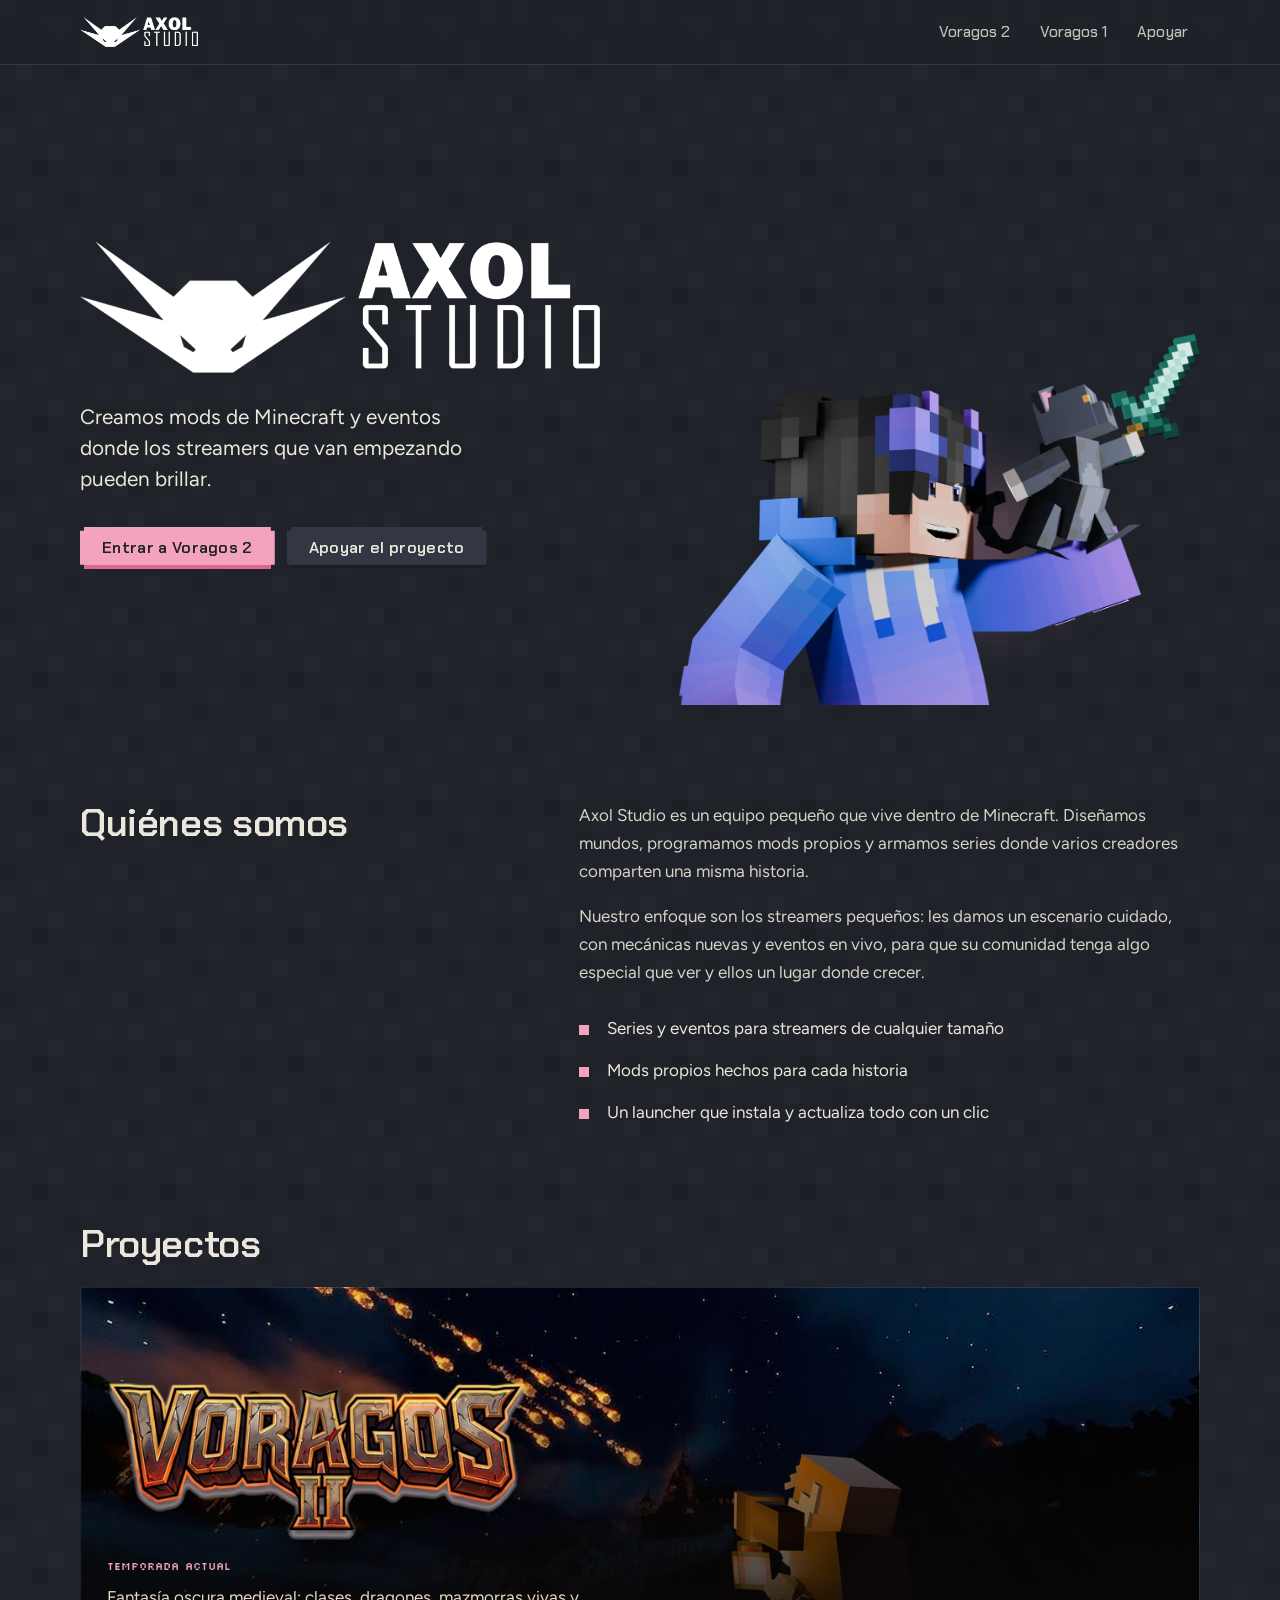
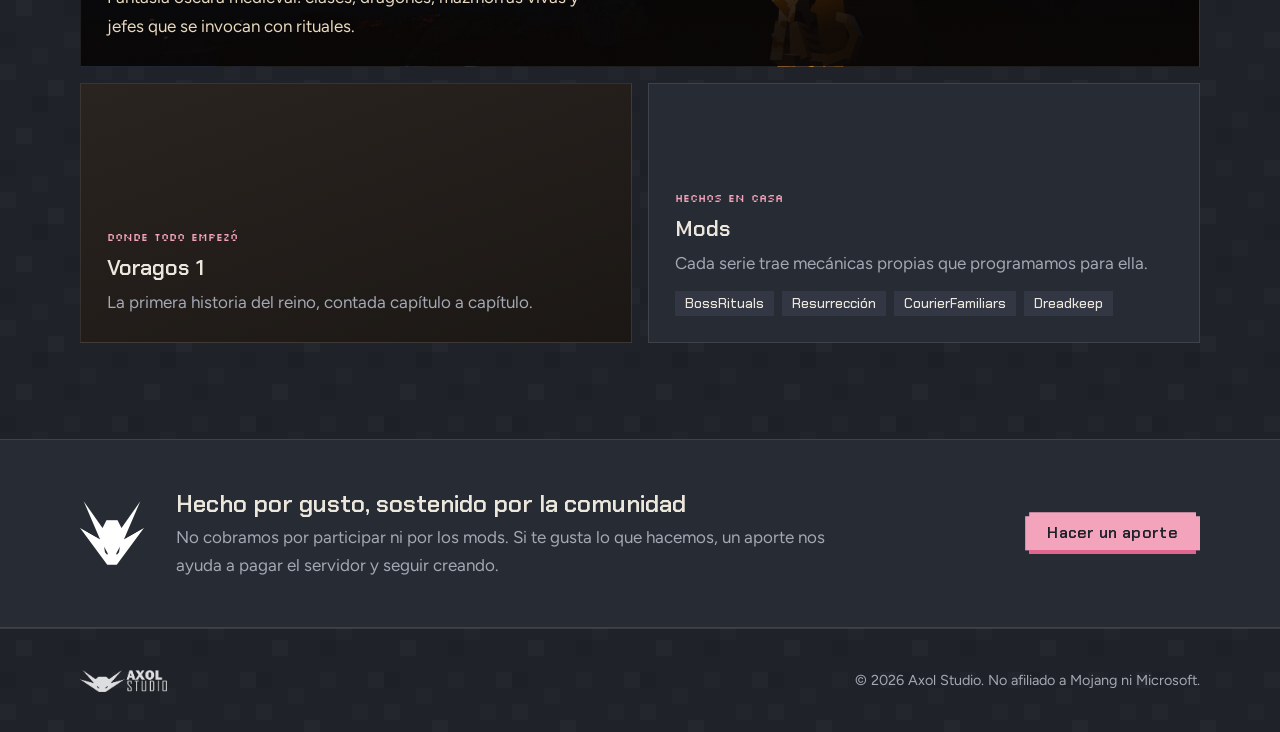
==== index.html @ 3e26de4c "Add files via upload" ====
<!doctype html>
<html lang="es">
<head>
  <meta charset="utf-8">
  <meta name="viewport" content="width=device-width, initial-scale=1">
  <title>Axol Studio</title>
  <meta name="description" content="Axol Studio crea mods de Minecraft y organiza eventos para streamers que van empezando.">
  <link rel="icon" href="img/favicon.png">
  <meta property="og:title" content="Axol Studio">
  <meta property="og:description" content="Mods de Minecraft y eventos para streamers que van empezando.">
  <meta property="og:image" content="img/render-grupo.webp">
  <link rel="preconnect" href="https://fonts.googleapis.com">
  <link rel="preconnect" href="https://fonts.gstatic.com" crossorigin>
  <link href="https://fonts.googleapis.com/css2?family=Chakra+Petch:wght@500;600&family=Figtree:wght@400;500;600&family=Silkscreen&display=swap" rel="stylesheet">
  <link rel="stylesheet" href="css/axol.css">
</head>
<body>
  <header class="nav">
    <div class="wrap">
      <a class="nav-logo" href="./" aria-label="Axol Studio, inicio"><img src="img/axol-logo.png" alt="Axol Studio" width="900" height="228"></a>
      <nav class="nav-links" aria-label="Principal">
        <a href="voragos2.html">Voragos 2</a>
        <a href="voragos1.html">Voragos 1</a>
        <a href="donar.html">Apoyar</a>
      </nav>
    </div>
  </header>

  <main>
    <section class="hero">
      <div class="wrap">
        <div>
          <h1><img src="img/axol-logo.png" alt="Axol Studio" width="900" height="228"></h1>
          <p class="hero-lead">Creamos mods de Minecraft y eventos donde los streamers que van empezando pueden brillar.</p>
          <div class="hero-actions">
            <a class="btn" href="voragos2.html">Entrar a Voragos 2</a>
            <a class="btn ghost" href="donar.html">Apoyar el proyecto</a>
          </div>
        </div>
        <div class="hero-art">
          <img src="img/render-solo.webp" alt="Personaje de Minecraft con sudadera azul sosteniendo a su gato y una espada de diamante" width="1200" height="855">
        </div>
      </div>
    </section>

    <aside class="live" id="live" hidden aria-label="Streamers en vivo">
      <div class="wrap">
        <span class="live-title"><span class="live-dot"></span>En vivo ahora</span>
        <div class="live-list" id="liveList"></div>
      </div>
    </aside>

    <section class="block" id="nosotros">
      <div class="wrap about">
        <h2>Quiénes somos</h2>
        <div>
          <p>Axol Studio es un equipo pequeño que vive dentro de Minecraft. Diseñamos mundos, programamos mods propios y armamos series donde varios creadores comparten una misma historia.</p>
          <p>Nuestro enfoque son los streamers pequeños: les damos un escenario cuidado, con mecánicas nuevas y eventos en vivo, para que su comunidad tenga algo especial que ver y ellos un lugar donde crecer.</p>
          <ul class="about-points">
            <li>Series y eventos para streamers de cualquier tamaño</li>
            <li>Mods propios hechos para cada historia</li>
            <li>Un launcher que instala y actualiza todo con un clic</li>
          </ul>
        </div>
      </div>
    </section>

    <section class="block" id="proyectos" style="padding-top:0">
      <div class="wrap">
        <h2>Proyectos</h2>
        <div class="projects">
          <a class="project v2" href="voragos2.html">
            <img src="img/voragos-logo.webp" alt="Voragos II" width="1000" height="380">
            <span class="tag">Temporada actual</span>
            <p>Fantasía oscura medieval: clases, dragones, mazmorras vivas y jefes que se invocan con rituales.</p>
          </a>
          <a class="project v1" href="voragos1.html">
            <span class="tag">Donde todo empezó</span>
            <h3>Voragos 1</h3>
            <p>La primera historia del reino, contada capítulo a capítulo.</p>
          </a>
          <div class="project mods">
            <span class="tag">Hechos en casa</span>
            <h3>Mods</h3>
            <p>Cada serie trae mecánicas propias que programamos para ella.</p>
            <div class="mod-list"><span>BossRituals</span><span>Resurrección</span><span>CourierFamiliars</span><span>Dreadkeep</span></div>
          </div>
        </div>
      </div>
    </section>

    <section class="support">
      <div class="wrap">
        <img src="img/axol-icon.png" alt="" width="256" height="256">
        <div>
          <h2>Hecho por gusto, sostenido por la comunidad</h2>
          <p>No cobramos por participar ni por los mods. Si te gusta lo que hacemos, un aporte nos ayuda a pagar el servidor y seguir creando.</p>
        </div>
        <a class="btn" href="donar.html">Hacer un aporte</a>
      </div>
    </section>
  </main>

  <footer>
    <div class="wrap">
      <img src="img/axol-logo.png" alt="Axol Studio" width="900" height="228">
      <div class="socials" id="socials"></div>
      <span>© <span id="year"></span> Axol Studio. No afiliado a Mojang ni Microsoft.</span>
    </div>
  </footer>

  <script src="js/common.js"></script>
  <script>
  (async () => {
    const A = window.Axol
    document.getElementById('year').textContent = new Date().getFullYear()

    const streamers = await A.load('streamers', [])
    const live = streamers.filter(A.isLive)
    if (live.length) {
      document.getElementById('liveList').innerHTML = live.map(s => {
        const url = A.liveUrl(s) || '#'
        return `<a class="live-chip" href="${A.esc(url)}" target="_blank" rel="noopener">
          <img src="${A.esc(A.skinFace(s, 56))}" alt="" width="28" height="28">
          <span>${A.esc(s.nombre)}</span>${A.icon(s.envivo.plataforma)}</a>`
      }).join('')
      document.getElementById('live').hidden = false
    }

    const sitio = await A.load('sitio', {})
    const redes = Object.assign({}, sitio.redes || {}, sitio.discord ? { discord: sitio.discord } : {})
    document.getElementById('socials').innerHTML = Object.entries(redes).filter(([, u]) => u)
      .map(([k, u]) => `<a href="${A.esc(u)}" target="_blank" rel="noopener" aria-label="${A.platform(k).name}">${A.icon(k)}</a>`).join('')
  })()
  </script>
</body>
</html>
---- css/axol.css ----
/* ==========================================================================
   AXOL STUDIO — estilo principal (inicio y donaciones)
   Pizarra profunda (deepslate), hueso y rosa ajolote.
   ========================================================================== */
:root {
  --slate: #1f2229;
  --slate-2: #272b33;
  --slate-3: #323743;
  --bone: #ece7dc;
  --muted: #a3a8b3;
  --axolotl: #f4a3bd;
  --gill: #e0668f;
  --line: rgba(236, 231, 220, 0.12);
  --display: 'Chakra Petch', system-ui, sans-serif;
  --body: 'Figtree', system-ui, sans-serif;
  --pixel: 'Silkscreen', monospace;
  --wrap: 1120px;
}

* { box-sizing: border-box; }
html { scroll-behavior: smooth; }
body {
  margin: 0;
  background-color: var(--slate);
  /* textura de bloque de pizarra, casi invisible */
  background-image: url("data:image/svg+xml,%3Csvg xmlns='http://www.w3.org/2000/svg' width='64' height='64' shape-rendering='crispEdges'%3E%3Cg fill='%23ffffff'%3E%3Crect x='0' y='0' width='8' height='8' opacity='.018'/%3E%3Crect x='24' y='8' width='8' height='8' opacity='.025'/%3E%3Crect x='48' y='0' width='8' height='8' opacity='.015'/%3E%3Crect x='8' y='32' width='8' height='8' opacity='.022'/%3E%3Crect x='40' y='24' width='8' height='8' opacity='.012'/%3E%3Crect x='56' y='48' width='8' height='8' opacity='.02'/%3E%3Crect x='16' y='56' width='8' height='8' opacity='.016'/%3E%3Crect x='32' y='48' width='8' height='8' opacity='.01'/%3E%3C/g%3E%3Cg fill='%23000000'%3E%3Crect x='16' y='16' width='8' height='8' opacity='.08'/%3E%3Crect x='56' y='16' width='8' height='8' opacity='.06'/%3E%3Crect x='32' y='32' width='8' height='8' opacity='.07'/%3E%3Crect x='0' y='48' width='8' height='8' opacity='.05'/%3E%3C/g%3E%3C/svg%3E");
  background-size: 128px 128px;
  color: var(--bone);
  font: 400 1.0625rem/1.65 var(--body);
  -webkit-font-smoothing: antialiased;
}
img { max-width: 100%; height: auto; display: block; }
a { color: var(--axolotl); }
:focus-visible { outline: 2px solid var(--axolotl); outline-offset: 3px; }

.wrap { width: min(var(--wrap), 100% - 32px); margin-inline: auto; }

/* --- Botones con esquinas "pixel" ----------------------------------------- */
.btn {
  --notch: 4px;
  display: inline-flex; align-items: center; gap: 10px;
  padding: 13px 22px;
  font: 600 1rem/1 var(--display);
  letter-spacing: .02em;
  text-decoration: none;
  color: var(--slate);
  background: var(--axolotl);
  border: 0; cursor: pointer;
  clip-path: polygon(var(--notch) 0, calc(100% - var(--notch)) 0, calc(100% - var(--notch)) var(--notch), 100% var(--notch), 100% calc(100% - var(--notch)), calc(100% - var(--notch)) calc(100% - var(--notch)), calc(100% - var(--notch)) 100%, var(--notch) 100%, var(--notch) calc(100% - var(--notch)), 0 calc(100% - var(--notch)), 0 var(--notch), var(--notch) var(--notch));
  box-shadow: inset 0 -4px 0 var(--gill);
  transition: transform .12s ease, filter .12s ease;
}
.btn:hover { filter: brightness(1.06); transform: translateY(-1px); }
.btn:active { transform: translateY(1px); box-shadow: inset 0 -2px 0 var(--gill); }
.btn.ghost { background: var(--slate-3); color: var(--bone); box-shadow: inset 0 -4px 0 #1a1d23; }

/* --- Navegación ------------------------------------------------------------ */
.nav { position: sticky; top: 0; z-index: 10; background: rgba(31, 34, 41, .86); backdrop-filter: blur(8px); border-bottom: 1px solid var(--line); }
.nav .wrap { display: flex; align-items: center; justify-content: space-between; height: 64px; }
.nav-logo img { height: 30px; width: auto; }
.nav-links { display: flex; gap: 6px; }
.nav-links a { color: var(--bone); text-decoration: none; font: 500 .95rem var(--display); padding: 8px 12px; opacity: .8; }
.nav-links a:hover, .nav-links a[aria-current] { opacity: 1; color: var(--axolotl); }

/* --- Hero ------------------------------------------------------------------ */
.hero { position: relative; overflow: hidden; }
.hero .wrap { display: grid; grid-template-columns: 1.05fr .95fr; align-items: center; gap: 24px; min-height: min(640px, 82vh); padding-block: 40px 0; }
.hero h1 { margin: 0; }
.hero h1 img { width: min(520px, 100%); height: auto; }
.hero-lead { font: 400 1.3rem/1.5 var(--body); color: var(--bone); max-width: 30ch; margin: 28px 0 32px; }
.hero-actions { display: flex; flex-wrap: wrap; gap: 12px; }
.hero-art { position: relative; align-self: end; }
.hero-art::before {
  content: ''; position: absolute; inset: 15% 5% 0 15%;
  background: radial-gradient(closest-side, rgba(244, 163, 189, .35), transparent 70%);
  filter: blur(20px);
}
.hero-art img { position: relative; width: 100%; height: auto; }

/* --- En vivo --------------------------------------------------------------- */
.live { border-block: 1px solid var(--line); background: rgba(0, 0, 0, .18); }
.live[hidden] { display: none; }
.live .wrap { display: flex; align-items: center; gap: 22px; padding-block: 16px; overflow-x: auto; }
.live-title { font: 400 .8rem var(--pixel); color: var(--axolotl); white-space: nowrap; display: flex; align-items: center; gap: 8px; }
.live-dot { width: 8px; height: 8px; background: #ff4d6d; animation: blink 1.4s steps(2, start) infinite; }
@keyframes blink { to { visibility: hidden; } }
.live-list { display: flex; gap: 10px; }
.live-chip { display: flex; align-items: center; gap: 10px; padding: 6px 12px 6px 6px; background: var(--slate-2); color: var(--bone); text-decoration: none; white-space: nowrap; border: 1px solid var(--line); }
.live-chip:hover { border-color: var(--axolotl); }
.live-chip img { width: 28px; height: 28px; image-rendering: pixelated; }
.live-chip .pf-icon { width: 16px; height: 16px; }

/* --- Secciones ------------------------------------------------------------- */
section.block { padding-block: 96px; }
.block h2 { font: 600 clamp(1.8rem, 3.2vw, 2.4rem)/1.15 var(--display); margin: 0 0 20px; letter-spacing: -.01em; }
.about { display: grid; grid-template-columns: 1fr 1.4fr; gap: 56px; align-items: start; }
.about p { margin: 0 0 1em; max-width: 62ch; color: #d6d2c8; }
.about-points { list-style: none; padding: 0; margin: 28px 0 0; display: grid; gap: 14px; }
.about-points li { display: grid; grid-template-columns: 14px 1fr; gap: 14px; align-items: baseline; }
.about-points li::before { content: ''; width: 10px; height: 10px; background: var(--axolotl); transform: translateY(1px); }

/* Proyectos */
.projects { display: grid; grid-template-columns: repeat(6, 1fr); gap: 16px; }
.project { position: relative; display: flex; flex-direction: column; justify-content: flex-end; min-height: 260px; padding: 26px; color: var(--bone); text-decoration: none; background: var(--slate-2); border: 1px solid var(--line); overflow: hidden; }
.project h3 { font: 600 1.35rem var(--display); margin: 0 0 6px; }
.project p { margin: 0; color: var(--muted); max-width: 46ch; }
.project:hover { border-color: rgba(244, 163, 189, .5); }
.project.v2 { grid-column: span 6; min-height: 380px; background: #120d0b url('../img/voragos-fondo.jpg') center 35% / cover; }
.project.v2::after { content: ''; position: absolute; inset: 0; background: linear-gradient(to top, rgba(10, 7, 6, .92) 10%, rgba(10, 7, 6, .1) 70%); }
.project.v2 > * { position: relative; z-index: 1; }
.project.v2 img { width: min(420px, 80%); height: auto; margin-bottom: 18px; filter: drop-shadow(0 6px 20px rgba(0, 0, 0, .7)); }
.project.v2 p { color: #e8d9bf; }
.project.v1 { grid-column: span 3; background: linear-gradient(160deg, #2a2420, #1b1714); }
.project.mods { grid-column: span 3; }
.project .tag { font: 400 .7rem var(--pixel); color: var(--axolotl); margin-bottom: 10px; }
.mod-list { display: flex; flex-wrap: wrap; gap: 8px; margin-top: 14px; }
.mod-list span { font: 500 .85rem var(--display); padding: 4px 10px; background: var(--slate-3); }

/* Banda de apoyo */
.support { background: var(--slate-2); border-block: 1px solid var(--line); }
.support .wrap { display: grid; grid-template-columns: auto 1fr auto; gap: 32px; align-items: center; padding-block: 48px; }
.support img { width: 64px; height: 64px; }
.support h2 { font: 600 1.5rem var(--display); margin: 0 0 4px; }
.support p { margin: 0; color: var(--muted); max-width: 60ch; }

/* --- Página de donaciones ------------------------------------------------- */
.donate { padding-block: 80px 96px; }
.donate .wrap { display: grid; grid-template-columns: 1fr 1fr; gap: 64px; align-items: start; }
.donate h1 { font: 600 clamp(2rem, 4vw, 3rem)/1.1 var(--display); margin: 0 0 20px; }
.donate-msg p { margin: 0 0 1em; color: #d6d2c8; max-width: 52ch; }
.methods { display: grid; gap: 12px; }
.method { display: grid; grid-template-columns: 1fr auto; gap: 4px 16px; align-items: center; padding: 20px 22px; background: var(--slate-2); border: 1px solid var(--line); }
.method h3 { margin: 0; font: 600 1.15rem var(--display); }
.method p { margin: 0; color: var(--muted); grid-column: 1; font-size: .95rem; word-break: break-word; }
.method .btn { grid-row: 1 / span 2; grid-column: 2; }
.donate-art { margin-top: 36px; max-width: 420px; }
.empty { color: var(--muted); }

/* --- Pie ------------------------------------------------------------------- */
footer { border-top: 1px solid var(--line); padding-block: 40px; color: var(--muted); font-size: .9rem; }
footer .wrap { display: flex; flex-wrap: wrap; align-items: center; justify-content: space-between; gap: 20px; }
footer img { height: 22px; width: auto; opacity: .85; }
.socials { display: flex; gap: 6px; }
.socials a { display: grid; place-items: center; width: 38px; height: 38px; color: var(--bone); background: var(--slate-2); }
.socials a:hover { color: var(--axolotl); }
.socials svg { width: 18px; height: 18px; }

/* --- Responsive ------------------------------------------------------------ */
@media (max-width: 860px) {
  .hero .wrap { grid-template-columns: 1fr; min-height: 0; padding-top: 48px; }
  .hero-art { max-width: 520px; margin-inline: auto; }
  .about, .donate .wrap { grid-template-columns: 1fr; gap: 28px; }
  .project.v1, .project.mods { grid-column: span 6; }
  .support .wrap { grid-template-columns: 1fr; gap: 16px; }
  section.block { padding-block: 64px; }
}
@media (max-width: 520px) {
  .nav-links a { padding: 8px 7px; font-size: .88rem; }
  .nav-logo img { height: 24px; }
  .method { grid-template-columns: 1fr; }
  .method .btn { grid-row: auto; grid-column: 1; justify-self: start; margin-top: 10px; }
}
@media (prefers-reduced-motion: reduce) {
  * { animation: none !important; transition: none !important; scroll-behavior: auto !important; }
}
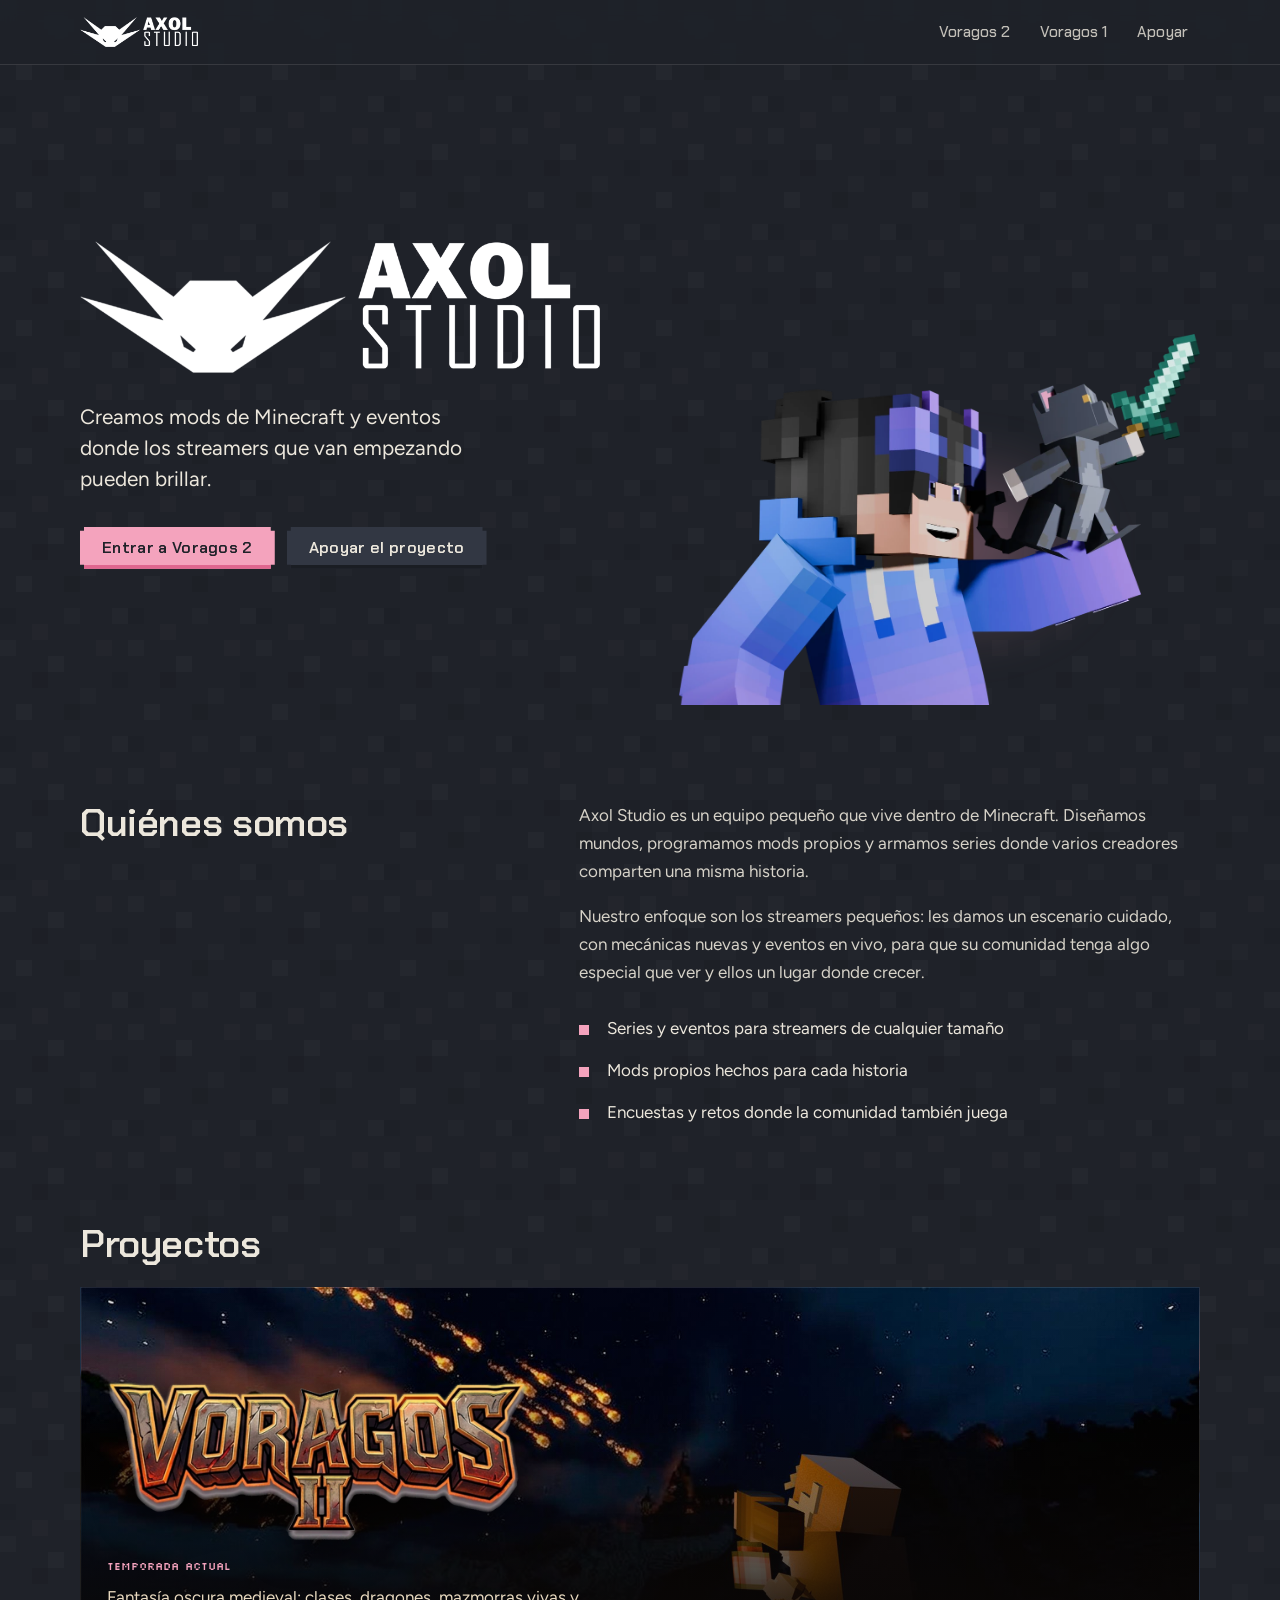
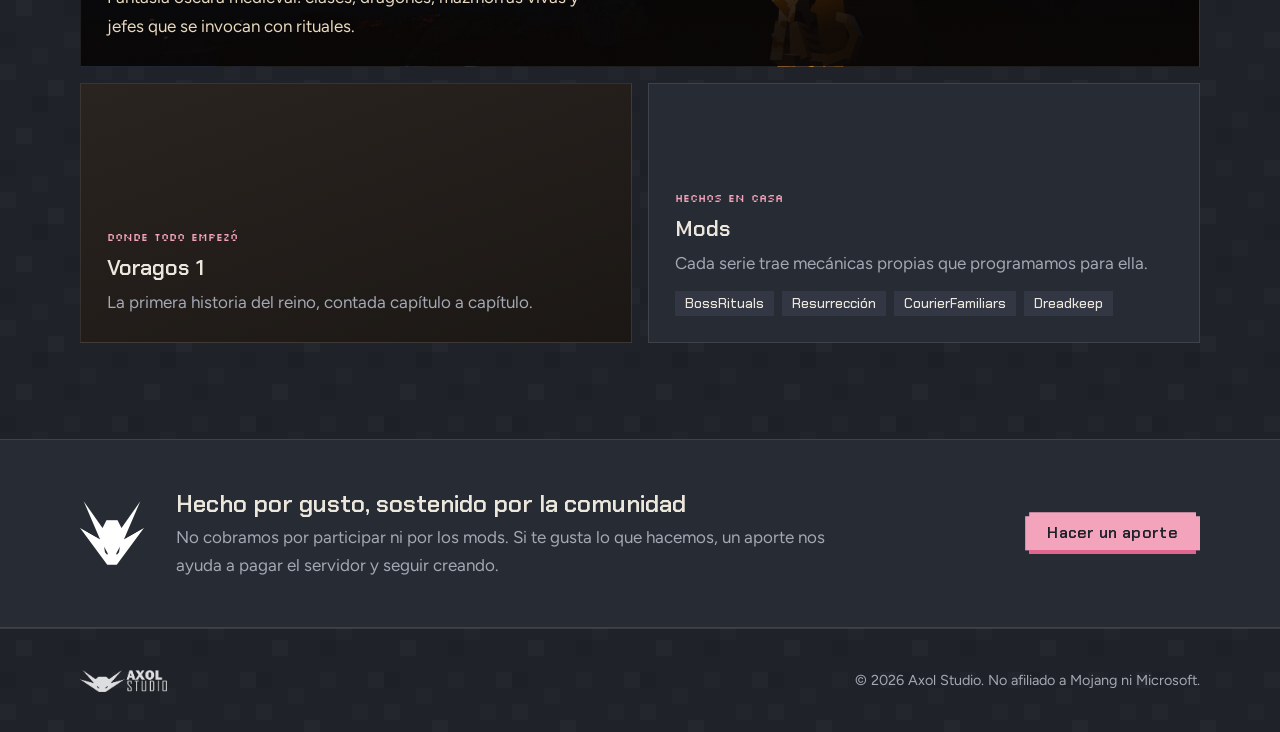
==== commit 8f1271e6: "Add files via upload" ====
--- a/index.html
+++ b/index.html
@@ -12,7 +12,7 @@
   <link rel="preconnect" href="https://fonts.googleapis.com">
   <link rel="preconnect" href="https://fonts.gstatic.com" crossorigin>
   <link href="https://fonts.googleapis.com/css2?family=Chakra+Petch:wght@500;600&family=Figtree:wght@400;500;600&family=Silkscreen&display=swap" rel="stylesheet">
-  <link rel="stylesheet" href="css/axol.css">
+  <link rel="stylesheet" href="css/axol.css?v=2">
 </head>
 <body>
   <header class="nav">
@@ -59,7 +59,7 @@
           <ul class="about-points">
             <li>Series y eventos para streamers de cualquier tamaño</li>
             <li>Mods propios hechos para cada historia</li>
-            <li>Un launcher que instala y actualiza todo con un clic</li>
+            <li>Encuestas y retos donde la comunidad también juega</li>
           </ul>
         </div>
       </div>
@@ -109,7 +109,7 @@
     </div>
   </footer>
 
-  <script src="js/common.js"></script>
+  <script src="js/common.js?v=2"></script>
   <script>
   (async () => {
     const A = window.Axol
--- a/css/axol.css
+++ b/css/axol.css
@@ -163,3 +163,9 @@
 @media (prefers-reduced-motion: reduce) {
   * { animation: none !important; transition: none !important; scroll-behavior: auto !important; }
 }
+
+/* Logos: nunca se deforman, aunque el navegador tenga una versión vieja en caché */
+img[src*="axol-logo"] { aspect-ratio: 900 / 228; object-fit: contain; height: auto; }
+.nav-logo img { height: 30px; width: auto; aspect-ratio: 900 / 228; }
+footer img[src*="axol-logo"] { height: 22px; width: auto; }
+img[src*="voragos-logo"] { aspect-ratio: 1000 / 380; object-fit: contain; height: auto; }
